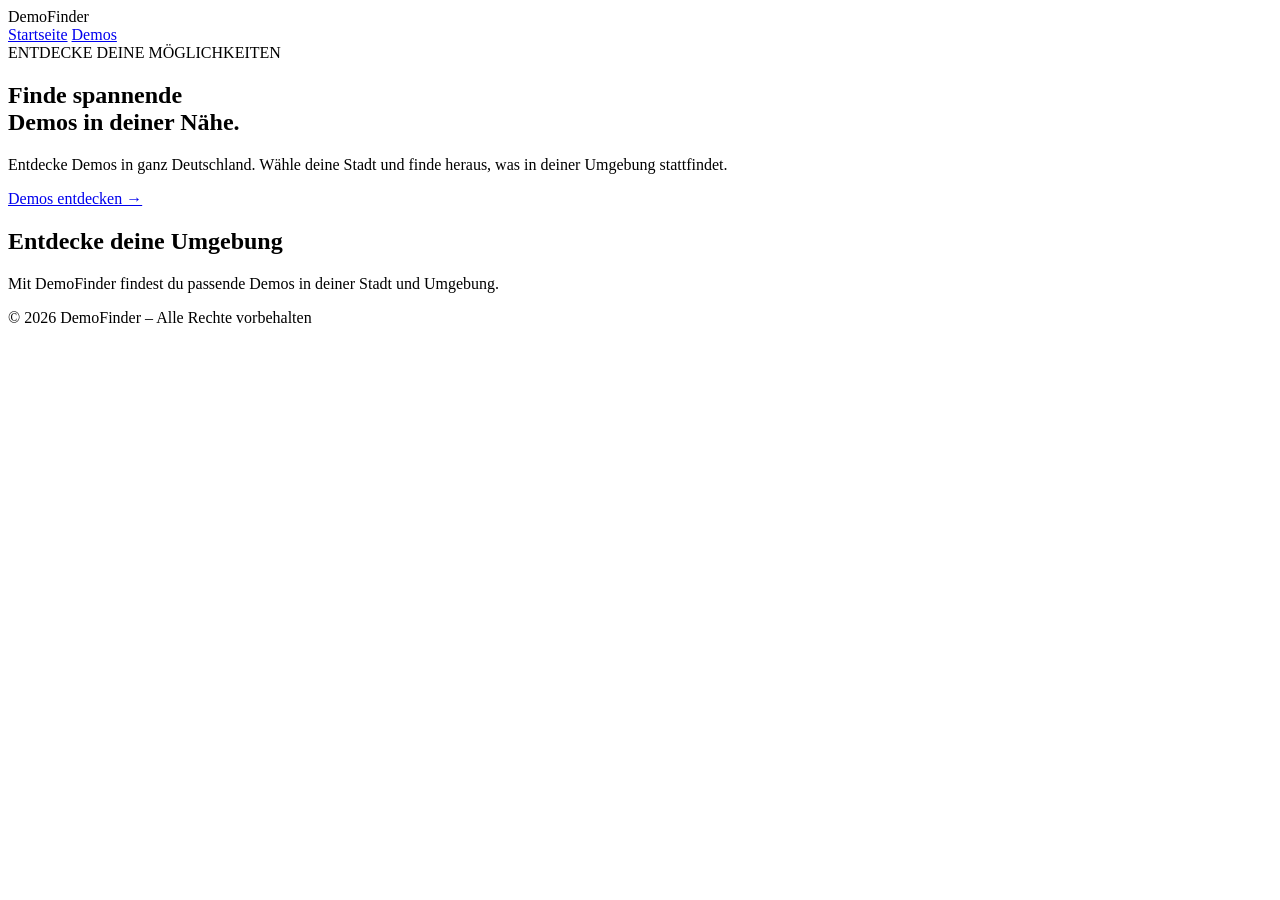
==== index.html @ 5c279321 "Add initial index.html for DemoFinder website" ====
<!DOCTYPE html>
<html lang="de">
<head>
    <meta charset="UTF-8">
    <meta name="viewport" content="width=device-width, initial-scale=1.0">
    <title>DemoFinder – Willkommen</title>
    <link rel="stylesheet" href="style.css">
</head>
<body>

<header>
    <div class="logo">Demo<span>Finder</span></div>
    <nav>
        <a href="index.html">Startseite</a>
        <a href="demos.html">Demos</a>
    </nav>
</header>

<section class="hero">
    <div class="hero-content">
        <span class="tag">ENTDECKE DEINE MÖGLICHKEITEN</span>

        <h1>Finde spannende<br>
        <span>Demos in deiner Nähe.</span></h1>

        <p>
            Entdecke Demos in ganz Deutschland.
            Wähle deine Stadt und finde heraus,
            was in deiner Umgebung stattfindet.
        </p>

        <a href="demos.html" class="main-button">
            Demos entdecken →
        </a>
    </div>
</section>

<section class="info">
    <h2>Entdecke deine Umgebung</h2>
    <p>
        Mit DemoFinder findest du passende Demos
        in deiner Stadt und Umgebung.
    </p>
</section>

<footer>
    © 2026 DemoFinder – Alle Rechte vorbehalten
</footer>

</body>
</html>
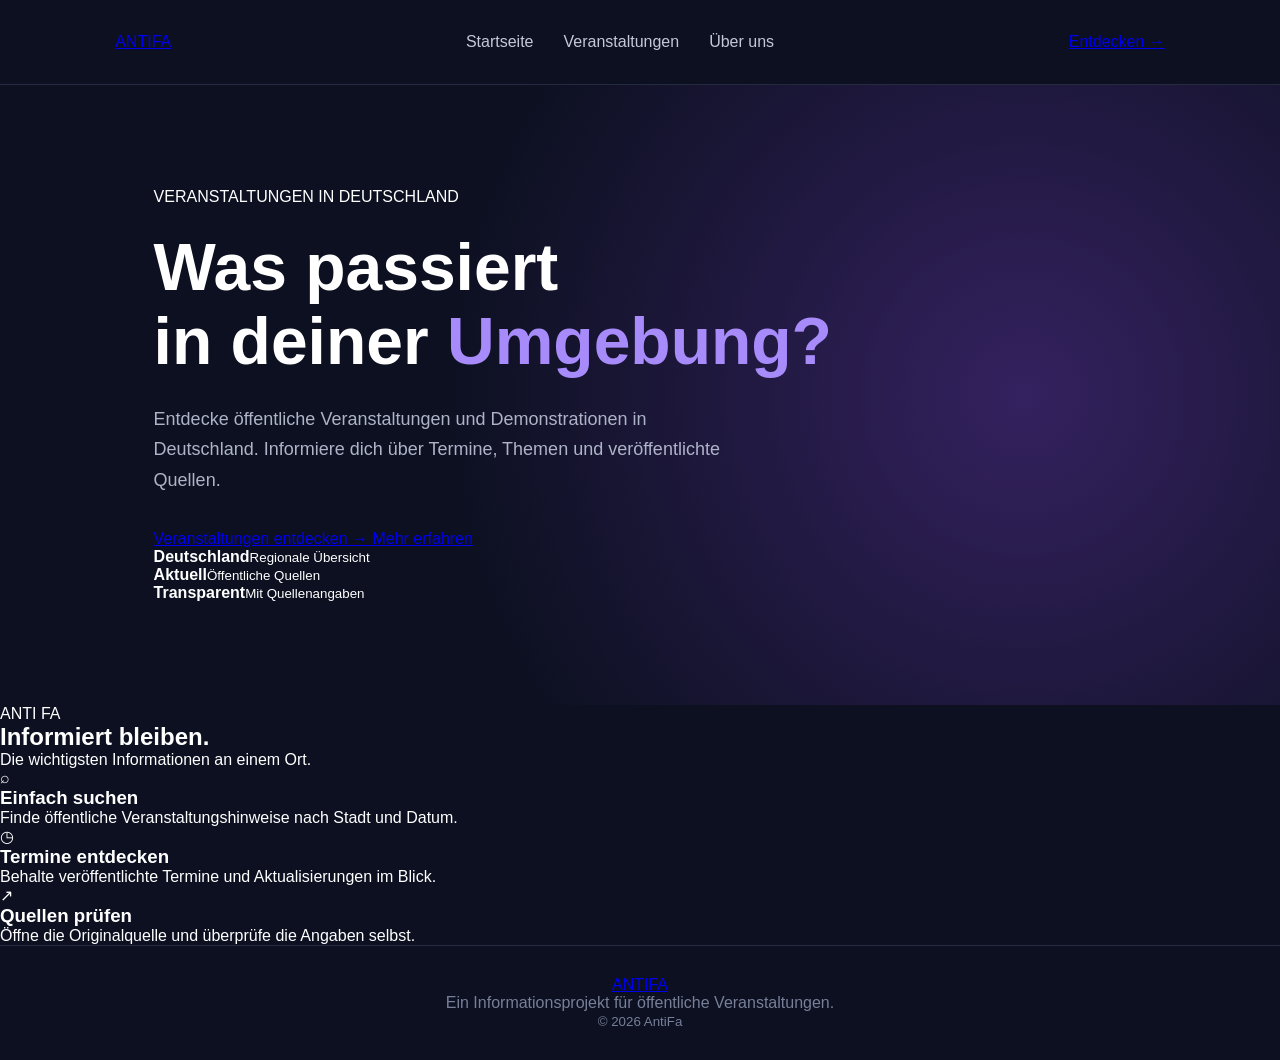
==== commit b8dbceb5: "Update index.html for AntiFa event website" ====
--- a/index.html
+++ b/index.html
@@ -2,51 +2,90 @@
 <!DOCTYPE html>
 <html lang="de">
 <head>
-    <meta charset="UTF-8">
-    <meta name="viewport" content="width=device-width, initial-scale=1.0">
-    <title>DemoFinder – Willkommen</title>
-    <link rel="stylesheet" href="style.css">
+  <meta charset="UTF-8">
+  <meta name="viewport" content="width=device-width, initial-scale=1.0">
+  <meta name="theme-color" content="#090b16">
+  <title>AntiFa – Veranstaltungen entdecken</title>
+  <link rel="stylesheet" href="style.css">
 </head>
 <body>
+  <header class="navbar">
+    <a class="brand" href="index.html">ANTI<span>FA</span></a>
+    <nav>
+      <a class="active" href="index.html">Startseite</a>
+      <a href="demos.html">Veranstaltungen</a>
+      <a href="#about">Über uns</a>
+    </nav>
+    <a class="nav-button" href="demos.html">Entdecken →</a>
+  </header>
 
-<header>
-    <div class="logo">Demo<span>Finder</span></div>
-    <nav>
-        <a href="index.html">Startseite</a>
-        <a href="demos.html">Demos</a>
-    </nav>
-</header>
+  <main>
+    <section class="hero">
+      <div class="glow glow-one"></div>
+      <div class="glow glow-two"></div>
+      <div class="hero-content">
+        <div class="eyebrow">
+          <span class="status-dot"></span>
+          VERANSTALTUNGEN IN DEUTSCHLAND
+        </div>
 
-<section class="hero">
-    <div class="hero-content">
-        <span class="tag">ENTDECKE DEINE MÖGLICHKEITEN</span>
-
-        <h1>Finde spannende<br>
-        <span>Demos in deiner Nähe.</span></h1>
+        <h1>Was passiert<br>in deiner <span>Umgebung?</span></h1>
 
         <p>
-            Entdecke Demos in ganz Deutschland.
-            Wähle deine Stadt und finde heraus,
-            was in deiner Umgebung stattfindet.
+          Entdecke öffentliche Veranstaltungen und
+          Demonstrationen in Deutschland. Informiere dich
+          über Termine, Themen und veröffentlichte Quellen.
         </p>
 
-        <a href="demos.html" class="main-button">
-            Demos entdecken →
-        </a>
-    </div>
-</section>
+        <div class="hero-actions">
+          <a class="primary-button" href="demos.html">
+            Veranstaltungen entdecken <span>→</span>
+          </a>
+          <a class="secondary-button" href="#about">
+            Mehr erfahren
+          </a>
+        </div>
 
-<section class="info">
-    <h2>Entdecke deine Umgebung</h2>
-    <p>
-        Mit DemoFinder findest du passende Demos
-        in deiner Stadt und Umgebung.
-    </p>
-</section>
+        <div class="hero-stats">
+          <div><strong>Deutschland</strong><small>Regionale Übersicht</small></div>
+          <div><strong>Aktuell</strong><small>Öffentliche Quellen</small></div>
+          <div><strong>Transparent</strong><small>Mit Quellenangaben</small></div>
+        </div>
+      </div>
+    </section>
 
-<footer>
-    © 2026 DemoFinder – Alle Rechte vorbehalten
-</footer>
+    <section class="features" id="about">
+      <div class="section-heading">
+        <span class="eyebrow">ANTI FA</span>
+        <h2>Informiert bleiben.</h2>
+        <p>Die wichtigsten Informationen an einem Ort.</p>
+      </div>
 
+      <div class="feature-grid">
+        <article class="feature-card">
+          <div class="feature-icon">⌕</div>
+          <h3>Einfach suchen</h3>
+          <p>Finde öffentliche Veranstaltungshinweise nach Stadt und Datum.</p>
+        </article>
+        <article class="feature-card">
+          <div class="feature-icon">◷</div>
+          <h3>Termine entdecken</h3>
+          <p>Behalte veröffentlichte Termine und Aktualisierungen im Blick.</p>
+        </article>
+        <article class="feature-card">
+          <div class="feature-icon">↗</div>
+          <h3>Quellen prüfen</h3>
+          <p>Öffne die Originalquelle und überprüfe die Angaben selbst.</p>
+        </article>
+      </div>
+    </section>
+  </main>
+
+  <footer>
+    <a class="brand" href="index.html">ANTI<span>FA</span></a>
+    <p>Ein Informationsprojekt für öffentliche Veranstaltungen.</p>
+    <small>© 2026 AntiFa</small>
+  </footer>
 </body>
 </html>
+
--- a/style.css
+++ b/style.css
@@ -0,0 +1,215 @@
+
+* {
+    margin: 0;
+    padding: 0;
+    box-sizing: border-box;
+}
+
+body {
+    font-family: Arial, sans-serif;
+    background: #0c1020;
+    color: white;
+    min-height: 100vh;
+}
+
+header {
+    height: 85px;
+    padding: 0 9%;
+    display: flex;
+    justify-content: space-between;
+    align-items: center;
+    border-bottom: 1px solid #242a40;
+}
+
+.logo {
+    font-size: 27px;
+    font-weight: bold;
+}
+
+.logo span {
+    color: #9675ff;
+}
+
+nav {
+    display: flex;
+    gap: 30px;
+}
+
+nav a {
+    color: #c5c8d8;
+    text-decoration: none;
+    transition: 0.3s;
+}
+
+nav a:hover {
+    color: #a78bfa;
+}
+
+.hero {
+    min-height: 620px;
+    display: flex;
+    align-items: center;
+    padding: 70px 12%;
+    background:
+        radial-gradient(
+            circle at 80% 50%,
+            #34215f 0%,
+            #0c1020 55%
+        );
+}
+
+.hero-content {
+    max-width: 700px;
+}
+
+.tag {
+    color: #a78bfa;
+    font-size: 12px;
+    font-weight: bold;
+    letter-spacing: 3px;
+}
+
+h1 {
+    font-size: clamp(38px, 6vw, 66px);
+    line-height: 1.12;
+    margin: 25px 0;
+}
+
+h1 span {
+    color: #a78bfa;
+}
+
+.hero p,
+.demo-container > p {
+    color: #aeb3c8;
+    font-size: 18px;
+    line-height: 1.7;
+    max-width: 570px;
+    margin-bottom: 35px;
+}
+
+.main-button {
+    display: inline-block;
+    background: linear-gradient(135deg, #8055ed, #a78bfa);
+    color: white;
+    border: none;
+    padding: 17px 30px;
+    border-radius: 10px;
+    font-size: 16px;
+    font-weight: bold;
+    text-decoration: none;
+    cursor: pointer;
+    transition: 0.3s;
+}
+
+.main-button:hover {
+    transform: translateY(-3px);
+    box-shadow: 0 8px 30px #8055ed55;
+}
+
+.info {
+    text-align: center;
+    padding: 75px 20px;
+}
+
+.info h2 {
+    font-size: 32px;
+    margin-bottom: 15px;
+}
+
+.info p {
+    color: #aeb3c8;
+}
+
+.demo-container {
+    max-width: 950px;
+    margin: auto;
+    padding: 90px 25px;
+}
+
+.demo-container h1 {
+    font-size: 45px;
+}
+
+.search-box {
+    background: #171d32;
+    border: 1px solid #303751;
+    border-radius: 18px;
+    padding: 30px;
+    display: grid;
+    gap: 15px;
+    margin-top: 35px;
+}
+
+.search-box label {
+    color: #c5c8d8;
+    font-weight: bold;
+}
+
+.search-box select {
+    width: 100%;
+    padding: 16px;
+    background: #0c1020;
+    border: 1px solid #343b55;
+    border-radius: 9px;
+    color: white;
+    font-size: 16px;
+}
+
+.search-box button {
+    margin-top: 10px;
+}
+
+#results {
+    margin-top: 40px;
+    color: #b9bfd2;
+}
+
+.demo-card {
+    background: #171d32;
+    border: 1px solid #303751;
+    border-radius: 15px;
+    padding: 25px;
+    margin-bottom: 18px;
+    transition: 0.3s;
+}
+
+.demo-card:hover {
+    border-color: #9675ff;
+    transform: translateY(-3px);
+}
+
+.demo-card h3 {
+    color: white;
+    margin-bottom: 12px;
+}
+
+.demo-card p {
+    color: #b9bfd2;
+    margin: 7px 0;
+}
+
+footer {
+    text-align: center;
+    padding: 30px;
+    color: #777f99;
+    border-top: 1px solid #242a40;
+}
+
+@media (max-width: 600px) {
+    header {
+        padding: 0 5%;
+    }
+
+    nav {
+        gap: 12px;
+    }
+
+    .hero {
+        padding: 60px 7%;
+    }
+
+    .demo-container h1 {
+        font-size: 36px;
+    }
+}
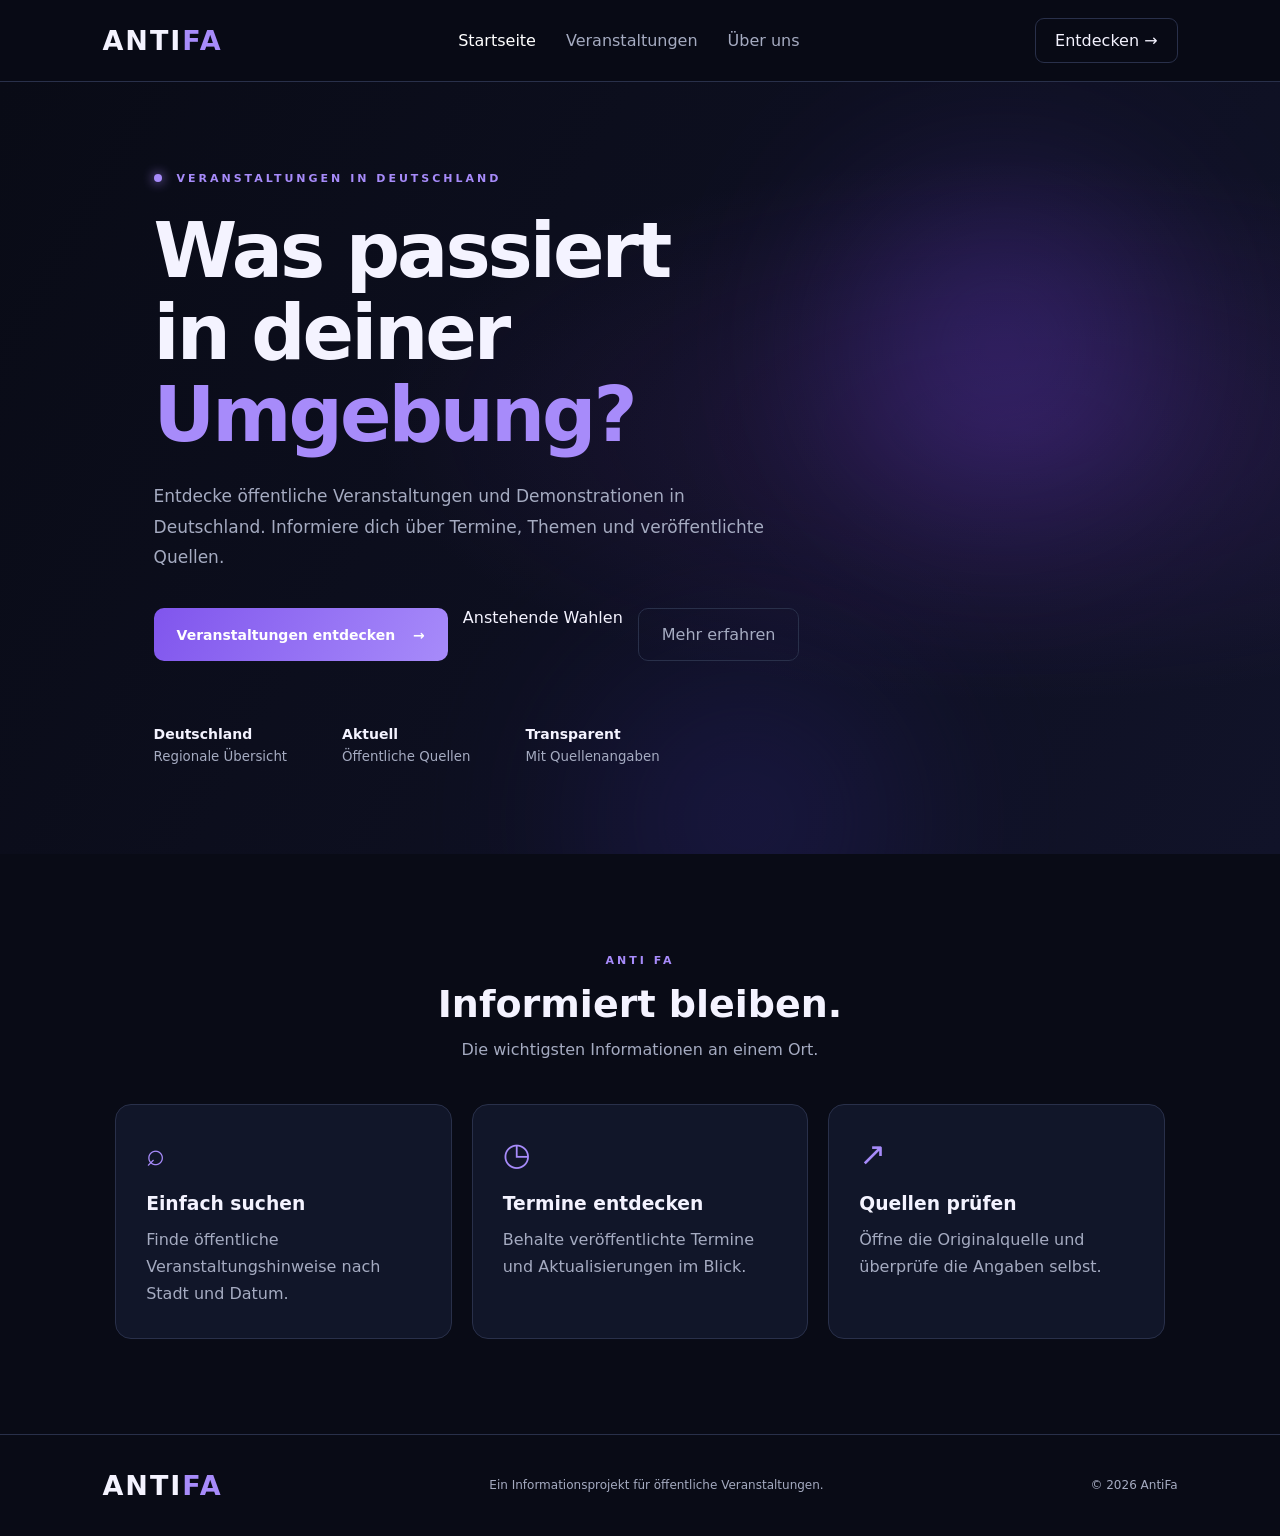
==== commit cb5e3d4f: "Add election button for upcoming elections" ====
--- a/index.html
+++ b/index.html
@@ -41,6 +41,11 @@
           <a class="primary-button" href="demos.html">
             Veranstaltungen entdecken <span>→</span>
           </a>
+          
+          <a href="wahlen.html" class="election-button">
+            Anstehende Wahlen
+          </a>
+
           <a class="secondary-button" href="#about">
             Mehr erfahren
           </a>
--- a/style.css
+++ b/style.css
@@ -1,215 +1,593 @@
+
+:root {
+  --bg: #090b16;
+  --surface: #111629;
+  --surface-light: #191f35;
+  --border: #29304a;
+  --text: #f4f3ff;
+  --muted: #a5abc1;
+  --purple: #a78bfa;
+  --purple-dark: #8055ed;
+}
 
 * {
-    margin: 0;
-    padding: 0;
-    box-sizing: border-box;
+  margin: 0;
+  padding: 0;
+  box-sizing: border-box;
+}
+
+html {
+  scroll-behavior: smooth;
 }
 
 body {
-    font-family: Arial, sans-serif;
-    background: #0c1020;
-    color: white;
-    min-height: 100vh;
-}
-
-header {
-    height: 85px;
-    padding: 0 9%;
-    display: flex;
-    justify-content: space-between;
-    align-items: center;
-    border-bottom: 1px solid #242a40;
-}
-
-.logo {
-    font-size: 27px;
-    font-weight: bold;
-}
-
-.logo span {
-    color: #9675ff;
-}
-
-nav {
-    display: flex;
-    gap: 30px;
-}
-
-nav a {
-    color: #c5c8d8;
-    text-decoration: none;
-    transition: 0.3s;
-}
-
-nav a:hover {
-    color: #a78bfa;
+  background: var(--bg);
+  color: var(--text);
+  font-family: Inter, system-ui, Arial, sans-serif;
+  min-height: 100vh;
+  overflow-x: hidden;
+}
+
+a {
+  color: inherit;
+  text-decoration: none;
+}
+
+.navbar {
+  height: 82px;
+  padding: 0 8%;
+  display: flex;
+  align-items: center;
+  justify-content: space-between;
+  border-bottom: 1px solid var(--border);
+  background: rgba(9, 11, 22, .92);
+  position: sticky;
+  top: 0;
+  z-index: 10;
+  backdrop-filter: blur(18px);
+}
+
+.brand {
+  font-size: 27px;
+  font-weight: 900;
+  letter-spacing: 2px;
+}
+
+.brand span {
+  color: var(--purple);
+}
+
+.navbar nav {
+  display: flex;
+  gap: 30px;
+}
+
+.navbar nav a {
+  color: var(--muted);
+  transition: color .25s;
+}
+
+.navbar nav a:hover,
+.navbar nav a.active {
+  color: white;
+}
+
+.nav-button {
+  border: 1px solid var(--border);
+  padding: 12px 19px;
+  border-radius: 9px;
+  transition: .25s;
+}
+
+.nav-button:hover {
+  border-color: var(--purple);
+  background: #a78bfa15;
 }
 
 .hero {
+  min-height: 690px;
+  display: flex;
+  align-items: center;
+  padding: 90px 12%;
+  position: relative;
+  overflow: hidden;
+  background:
+    radial-gradient(ellipse at 80% 45%, #4b267b50, transparent 45%),
+    linear-gradient(120deg, #090b16, #111329);
+}
+
+.hero-content {
+  max-width: 780px;
+  position: relative;
+  z-index: 2;
+  animation: appear .9s ease both;
+}
+
+.eyebrow {
+  color: var(--purple);
+  font-size: 11px;
+  font-weight: 800;
+  letter-spacing: 3px;
+}
+
+.status-dot {
+  display: inline-block;
+  width: 8px;
+  height: 8px;
+  background: #a78bfa;
+  border-radius: 50%;
+  margin-right: 8px;
+  box-shadow: 0 0 12px #a78bfa;
+}
+
+h1 {
+  font-size: clamp(43px, 7vw, 76px);
+  line-height: 1.08;
+  letter-spacing: -3px;
+  margin: 25px 0;
+}
+
+h1 span,
+.page-intro h1 span {
+  color: var(--purple);
+}
+
+.hero-content > p,
+.page-intro > p {
+  color: var(--muted);
+  line-height: 1.8;
+  font-size: 17px;
+  max-width: 620px;
+}
+
+.hero-actions {
+  display: flex;
+  gap: 15px;
+  flex-wrap: wrap;
+  margin-top: 35px;
+}
+
+.primary-button {
+  display: inline-flex;
+  align-items: center;
+  justify-content: center;
+  gap: 18px;
+  background: linear-gradient(120deg, var(--purple-dark), var(--purple));
+  color: white;
+  border: 0;
+  border-radius: 10px;
+  padding: 16px 23px;
+  font-weight: 750;
+  font-size: 14px;
+  cursor: pointer;
+  transition: transform .25s, box-shadow .25s;
+}
+
+.primary-button:hover {
+  transform: translateY(-4px);
+  box-shadow: 0 12px 35px #8055ed55;
+}
+
+.secondary-button {
+  padding: 16px 23px;
+  border: 1px solid var(--border);
+  border-radius: 10px;
+  color: var(--muted);
+  transition: .25s;
+}
+
+.secondary-button:hover {
+  color: white;
+  border-color: var(--purple);
+}
+
+.glow {
+  position: absolute;
+  width: 300px;
+  height: 300px;
+  border-radius: 50%;
+  filter: blur(100px);
+  opacity: .3;
+  animation: float 8s ease-in-out infinite alternate;
+}
+
+.glow-one {
+  background: #7543ed;
+  right: 10%;
+  top: 15%;
+}
+
+.glow-two {
+  background: #362a91;
+  right: 30%;
+  bottom: -15%;
+  animation-delay: -4s;
+}
+
+.hero-stats {
+  display: flex;
+  gap: 55px;
+  margin-top: 65px;
+  flex-wrap: wrap;
+}
+
+.hero-stats div {
+  display: grid;
+  gap: 7px;
+}
+
+.hero-stats strong {
+  font-size: 14px;
+}
+
+.hero-stats small {
+  color: var(--muted);
+}
+
+.features {
+  padding: 95px 9%;
+}
+
+.section-heading {
+  text-align: center;
+  margin-bottom: 45px;
+}
+
+.section-heading h2 {
+  font-size: 38px;
+  margin: 14px 0;
+}
+
+.section-heading p {
+  color: var(--muted);
+}
+
+.feature-grid {
+  display: grid;
+  grid-template-columns: repeat(3, 1fr);
+  gap: 20px;
+}
+
+.feature-card {
+  padding: 30px;
+  background: var(--surface);
+  border: 1px solid var(--border);
+  border-radius: 16px;
+  transition: .3s;
+}
+
+.feature-card:hover {
+  transform: translateY(-7px);
+  border-color: var(--purple);
+  background: var(--surface-light);
+}
+
+.feature-icon {
+  font-size: 32px;
+  color: var(--purple);
+  margin-bottom: 20px;
+}
+
+.feature-card h3 {
+  margin-bottom: 12px;
+}
+
+.feature-card p {
+  color: var(--muted);
+  line-height: 1.7;
+}
+
+.events-page {
+  max-width: 1150px;
+  margin: auto;
+  padding: 75px 25px;
+}
+
+.page-intro {
+  margin-bottom: 40px;
+}
+
+.page-intro h1 {
+  font-size: clamp(38px, 5vw, 58px);
+  margin: 20px 0;
+}
+
+.search-panel {
+  padding: 25px;
+  display: grid;
+  grid-template-columns: 1fr 1fr;
+  gap: 20px;
+  background: var(--surface);
+  border: 1px solid var(--border);
+  border-radius: 17px;
+}
+
+.field {
+  display: grid;
+  gap: 10px;
+}
+
+.field label {
+  font-size: 13px;
+  font-weight: 700;
+  color: #d5d6e5;
+}
+
+.field input {
+  background: var(--bg);
+  color: white;
+  border: 1px solid var(--border);
+  padding: 15px;
+  border-radius: 9px;
+  font: inherit;
+  min-width: 0;
+}
+
+.field input:focus {
+  outline: 1px solid var(--purple);
+  border-color: var(--purple);
+}
+
+.search-button {
+  align-self: end;
+}
+
+.reset-button {
+  background: transparent;
+  color: var(--muted);
+  border: 1px solid var(--border);
+  padding: 14px;
+  border-radius: 9px;
+  cursor: pointer;
+}
+
+.reset-button:hover {
+  color: white;
+  border-color: var(--purple);
+}
+
+.results-heading {
+  display: flex;
+  justify-content: space-between;
+  align-items: end;
+  gap: 15px;
+  margin: 55px 0 25px;
+}
+
+.results-heading h2 {
+  margin-top: 10px;
+  font-size: 28px;
+}
+
+.result-count {
+  color: var(--muted);
+  font-size: 13px;
+}
+
+.notice {
+  padding: 15px 18px;
+  border: 1px solid var(--border);
+  border-radius: 10px;
+  color: var(--muted);
+  margin-bottom: 25px;
+  background: #111629;
+  line-height: 1.6;
+}
+
+.event-grid {
+  display: grid;
+  grid-template-columns: repeat(2, 1fr);
+  gap: 18px;
+}
+
+.event-card {
+  padding: 23px;
+  background: var(--surface);
+  border: 1px solid var(--border);
+  border-radius: 15px;
+  animation: appear .5s ease both;
+  transition: .25s;
+}
+
+.event-card:hover {
+  border-color: var(--purple);
+  transform: translateY(-4px);
+}
+
+.event-card h3 {
+  font-size: 19px;
+  margin: 12px 0;
+}
+
+.event-meta {
+  color: var(--muted);
+  font-size: 13px;
+  line-height: 2;
+}
+
+.event-description {
+  color: #c5c9d9;
+  line-height: 1.7;
+  margin-top: 15px;
+}
+
+.source-link {
+  display: inline-block;
+  color: var(--purple);
+  font-size: 13px;
+  margin-top: 17px;
+  font-weight: 700;
+}
+
+.source-link:hover {
+  text-decoration: underline;
+}
+
+.source-info {
+  margin-top: 65px;
+  padding: 30px;
+  border: 1px solid var(--border);
+  border-radius: 15px;
+  background: var(--surface);
+}
+
+.source-info p {
+  color: var(--muted);
+  line-height: 1.7;
+  margin: 15px 0;
+}
+
+.source-info a {
+  color: var(--purple);
+}
+
+.empty-state {
+  color: var(--muted);
+  padding: 30px;
+  text-align: center;
+  border: 1px dashed var(--border);
+  border-radius: 12px;
+  grid-column: 1 / -1;
+}
+
+footer {
+  padding: 35px 8%;
+  border-top: 1px solid var(--border);
+  display: flex;
+  justify-content: space-between;
+  align-items: center;
+  gap: 20px;
+  flex-wrap: wrap;
+}
+
+footer p,
+footer small {
+  color: var(--muted);
+  font-size: 12px;
+}
+
+@keyframes appear {
+  from { opacity: 0; transform: translateY(22px); }
+  to { opacity: 1; transform: translateY(0); }
+}
+
+@keyframes float {
+  from { transform: translate(0, 0); }
+  to { transform: translate(-45px, 35px); }
+}
+
+@media (max-width: 750px) {
+  .navbar {
+    padding: 0 5%;
+    height: 70px;
+  }
+
+  .navbar nav {
+    gap: 13px;
+    font-size: 12px;
+  }
+
+  .nav-button {
+    display: none;
+  }
+
+  .hero {
+    padding: 75px 7%;
     min-height: 620px;
-    display: flex;
-    align-items: center;
-    padding: 70px 12%;
-    background:
-        radial-gradient(
-            circle at 80% 50%,
-            #34215f 0%,
-            #0c1020 55%
-        );
-}
-
-.hero-content {
-    max-width: 700px;
-}
-
-.tag {
-    color: #a78bfa;
-    font-size: 12px;
-    font-weight: bold;
-    letter-spacing: 3px;
-}
-
-h1 {
-    font-size: clamp(38px, 6vw, 66px);
-    line-height: 1.12;
-    margin: 25px 0;
-}
-
-h1 span {
-    color: #a78bfa;
-}
-
-.hero p,
-.demo-container > p {
-    color: #aeb3c8;
-    font-size: 18px;
-    line-height: 1.7;
-    max-width: 570px;
-    margin-bottom: 35px;
-}
-
-.main-button {
-    display: inline-block;
-    background: linear-gradient(135deg, #8055ed, #a78bfa);
-    color: white;
-    border: none;
-    padding: 17px 30px;
-    border-radius: 10px;
-    font-size: 16px;
-    font-weight: bold;
-    text-decoration: none;
-    cursor: pointer;
-    transition: 0.3s;
-}
-
-.main-button:hover {
-    transform: translateY(-3px);
-    box-shadow: 0 8px 30px #8055ed55;
-}
-
-.info {
+  }
+
+  .hero-stats {
+    gap: 25px;
+  }
+
+  .feature-grid,
+  .event-grid {
+    grid-template-columns: 1fr;
+  }
+
+  .features {
+    padding: 70px 6%;
+  }
+
+  .search-panel {
+    grid-template-columns: 1fr;
+  }
+
+  footer {
+    flex-direction: column;
     text-align: center;
-    padding: 75px 20px;
-}
-
-.info h2 {
-    font-size: 32px;
-    margin-bottom: 15px;
-}
-
-.info p {
-    color: #aeb3c8;
-}
-
-.demo-container {
-    max-width: 950px;
-    margin: auto;
-    padding: 90px 25px;
-}
-
-.demo-container h1 {
-    font-size: 45px;
-}
-
-.search-box {
-    background: #171d32;
-    border: 1px solid #303751;
-    border-radius: 18px;
-    padding: 30px;
-    display: grid;
-    gap: 15px;
-    margin-top: 35px;
-}
-
-.search-box label {
-    color: #c5c8d8;
-    font-weight: bold;
-}
-
-.search-box select {
-    width: 100%;
-    padding: 16px;
-    background: #0c1020;
-    border: 1px solid #343b55;
-    border-radius: 9px;
-    color: white;
-    font-size: 16px;
-}
-
-.search-box button {
-    margin-top: 10px;
-}
-
-#results {
-    margin-top: 40px;
-    color: #b9bfd2;
-}
-
-.demo-card {
-    background: #171d32;
-    border: 1px solid #303751;
-    border-radius: 15px;
-    padding: 25px;
-    margin-bottom: 18px;
-    transition: 0.3s;
-}
-
-.demo-card:hover {
-    border-color: #9675ff;
-    transform: translateY(-3px);
-}
-
-.demo-card h3 {
-    color: white;
-    margin-bottom: 12px;
-}
-
-.demo-card p {
-    color: #b9bfd2;
-    margin: 7px 0;
-}
-
-footer {
-    text-align: center;
-    padding: 30px;
-    color: #777f99;
-    border-top: 1px solid #242a40;
-}
-
-@media (max-width: 600px) {
-    header {
-        padding: 0 5%;
-    }
-
-    nav {
-        gap: 12px;
-    }
-
-    .hero {
-        padding: 60px 7%;
-    }
-
-    .demo-container h1 {
-        font-size: 36px;
-    }
-}
+  }
+}
+
+@media (prefers-reduced-motion: reduce) {
+  *, *::before, *::after {
+    animation-duration: .01ms !important;
+    transition-duration: .01ms !important;
+    scroll-behavior: auto !important;
+  }
+}
+
+
+.events-page {
+  width: min(1000px, 92%);
+  margin: 60px auto;
+}
+
+.events-page h1 {
+  font-size: clamp(2rem, 5vw, 3.5rem);
+  margin-bottom: 12px;
+}
+
+.search-panel {
+  display: grid;
+  gap: 12px;
+  margin: 30px 0;
+  padding: 24px;
+  background: #171b2b;
+  border: 1px solid #343951;
+  border-radius: 18px;
+}
+
+.search-panel input {
+  width: 100%;
+  padding: 14px;
+  border: 1px solid #454b65;
+  border-radius: 10px;
+  background: #0d1020;
+  color: white;
+  font: inherit;
+}
+
+.event-card {
+  margin: 18px 0;
+  padding: 22px;
+  background: #171b2b;
+  border: 1px solid #343951;
+  border-radius: 16px;
+  animation: appear 0.35s ease;
+}
+
+.event-card h2 {
+  margin-top: 0;
+}
+
+.event-card a {
+  color: #b8a5ff;
+}
+
+.update-info {
+  color: #aaaec0;
+  font-size: 0.9rem;
+}
+
+@keyframes appear {
+  from {
+    opacity: 0;
+    transform: translateY(10px);
+  }
+
+  to {
+    opacity: 1;
+    transform: translateY(0);
+  }
+}
